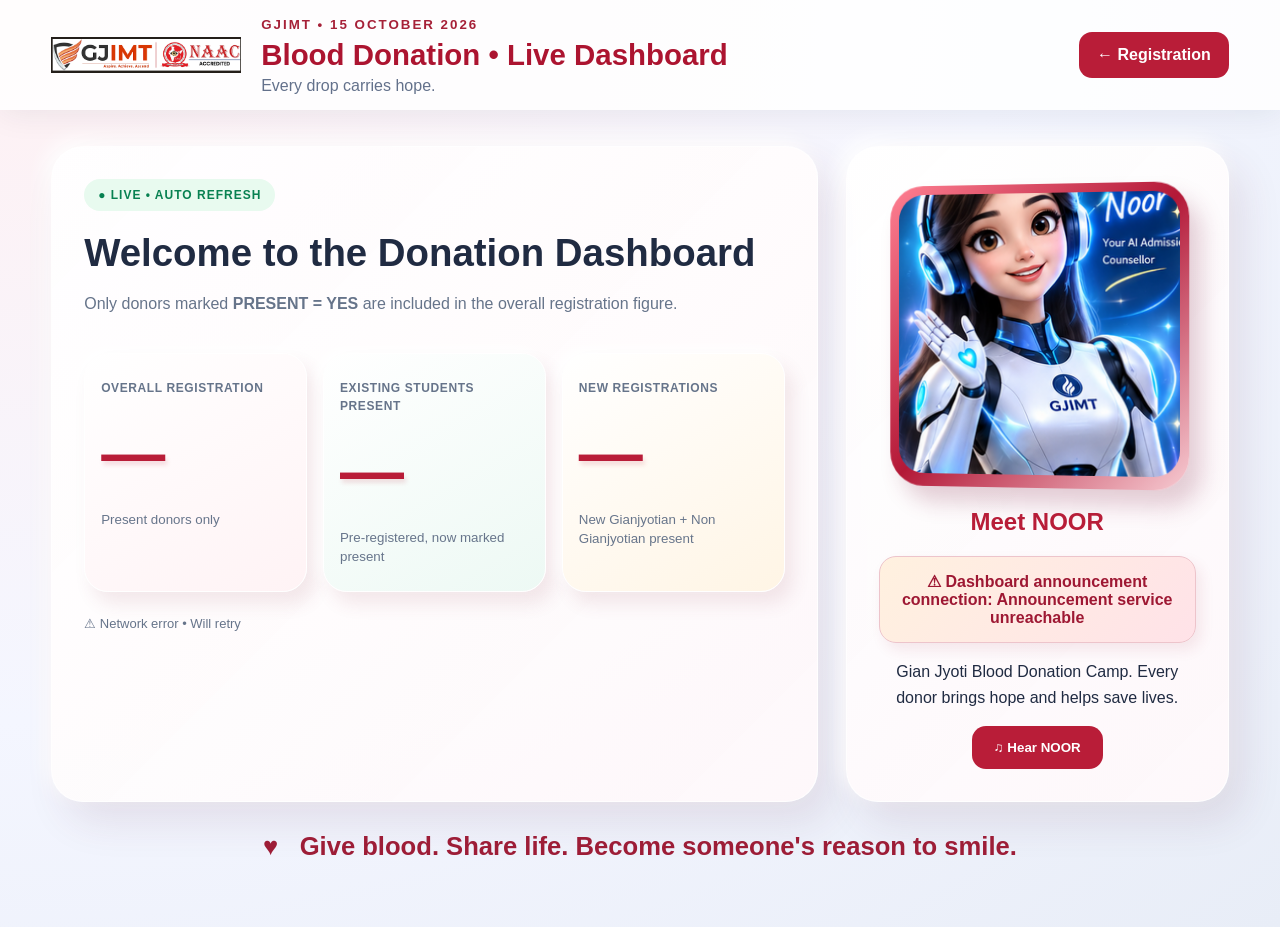
==== dashboard.html @ 9f11cf5b "Add files via upload" ====
<!doctype html><html lang="en"><head><meta charset="utf-8"><meta name="viewport" content="width=device-width,initial-scale=1"><title>NOOR | Live Dashboard</title><link rel="stylesheet" href="dashboard.css"></head><body><header><img src="gjimt_logo.png" alt="GJIMT"><div><small>GJIMT • 15 OCTOBER 2026</small><h1>Blood Donation • Live Dashboard</h1><p>Every drop carries hope.</p></div><a href="index.html">← Registration</a></header><main><div class="grid"><section class="intro"><div class="live">● LIVE • AUTO REFRESH</div><h2>Welcome to the Donation Dashboard</h2><p>Only donors marked <b>PRESENT = YES</b> are included in the overall registration figure.</p><div class="cards"><article><span>OVERALL REGISTRATION</span><strong id="total">—</strong><small>Present donors only</small></article><article><span>EXISTING STUDENTS PRESENT</span><strong id="existing">—</strong><small>Pre-registered, now marked present</small></article><article><span>NEW REGISTRATIONS</span><strong id="newCount">—</strong><small>New Gianjyotian + Non Gianjyotian present</small></article></div><p class="sync" id="sync">Connecting to Google Sheet…</p></section><aside class="noor"><div class="halo"><img src="noor_ai.png" alt="NOOR" id="avatar"></div><h2>Meet NOOR</h2><div class="donor-alert" id="donorAlert" aria-live="polite">Waiting for the next registration ♥</div><p id="line">Gian Jyoti Blood Donation Camp. Every donor brings hope and helps save lives.</p><button id="speak">♫ Hear NOOR</button></aside></div><div class="quote">♥ &nbsp; Give blood. Share life. Become someone's reason to smile.</div></main><script src="dashboard.js"></script></body></html>
---- dashboard.css ----
*{box-sizing:border-box}body{margin:0;min-height:100vh;background:radial-gradient(ellipse at top left,#fff1f3,#f4f6ff 55%,#e8edf7);font-family:Arial,sans-serif;color:#202b42}header{display:flex;align-items:center;gap:20px;padding:15px 4%;background:#fffd;box-shadow:0 4px 30px #14243a13}header img{width:190px;max-height:70px;object-fit:contain}header h1{font-size:clamp(18px,2.3vw,30px);margin:5px 0;color:#ac1430}header small{letter-spacing:2px;font-weight:bold;color:#a62138}header p{margin:0;color:#63718b}header a{margin-left:auto;text-decoration:none;color:white;background:#b91d38;border-radius:13px;padding:14px 18px;font-weight:bold}main{max-width:1450px;margin:auto;padding:36px 4%}.grid{display:grid;grid-template-columns:1.7fr .85fr;gap:28px}.intro,.noor{border:1px solid #ffffffcc;background:linear-gradient(135deg,#ffffffed,#fff8fae8);box-shadow:14px 20px 40px #5b25411b,-6px -6px 20px #fff;border-radius:32px;padding:32px}.intro h2{font-size:clamp(25px,3vw,42px);margin:20px 0 12px}.intro>p{color:#66748a;line-height:1.6}.live{display:inline-block;border-radius:30px;background:#e8faef;color:#078151;padding:9px 14px;font-size:12px;font-weight:bold;letter-spacing:1px}.cards{display:grid;grid-template-columns:repeat(3,1fr);gap:16px;margin-top:36px}.cards article{min-height:210px;background:linear-gradient(150deg,#fff,#fff3f5);border:1px solid #fff;border-radius:24px;padding:24px 16px;box-shadow:8px 12px 18px #8d39501b,-4px -4px 14px #fff;transition:transform .2s}.cards article:hover{transform:translateY(-7px) rotateX(3deg)}.cards article:nth-child(2){background:linear-gradient(150deg,#fff,#edf9f4)}.cards article:nth-child(3){background:linear-gradient(150deg,#fff,#fff5e5)}.cards span{font-size:12px;font-weight:800;letter-spacing:.6px;color:#66748a}.cards strong{display:block;font-size:clamp(42px,5vw,72px);margin:20px 0;color:#b91d38;text-shadow:2px 4px 4px #b91d3822}.cards small{color:#67758b;line-height:1.4}.noor{text-align:center}.halo{width:min(300px,100%);aspect-ratio:1;margin:5px auto 20px;padding:9px;background:linear-gradient(135deg,#ff8092,#b31837,#f7cbd2);border-radius:34px;box-shadow:12px 16px 22px #7b1b3d35;transform:perspective(700px) rotateY(-5deg)}.halo img{width:100%;height:100%;object-fit:cover;border-radius:26px}.halo.talking{animation:pulse .5s infinite alternate}@keyframes pulse{to{transform:perspective(700px) rotateY(5deg) scale(1.025)}}.noor h2{color:#b91d38}.noor p{line-height:1.6}.noor button{background:#b91d38;color:#fff;border:0;border-radius:14px;padding:14px 22px;cursor:pointer;font-weight:bold}.quote{margin:30px 0;text-align:center;font-size:clamp(18px,2vw,27px);font-weight:bold;color:#9d1d37}.sync{font-size:13px!important;margin-top:22px}@media(max-width:1050px){.grid{grid-template-columns:1fr}.cards{grid-template-columns:repeat(3,1fr)}}@media(max-width:650px){header{flex-wrap:wrap}.cards{grid-template-columns:1fr}.cards article{min-height:155px}.intro,.noor{padding:20px}header a{margin-left:0}}.donor-alert{margin:15px 0;padding:15px;background:linear-gradient(130deg,#fff1df,#ffe2e8);border:1px solid #edc4cb;border-radius:17px;font-weight:800;color:#9e1833;box-shadow:5px 7px 14px #a3293b18}
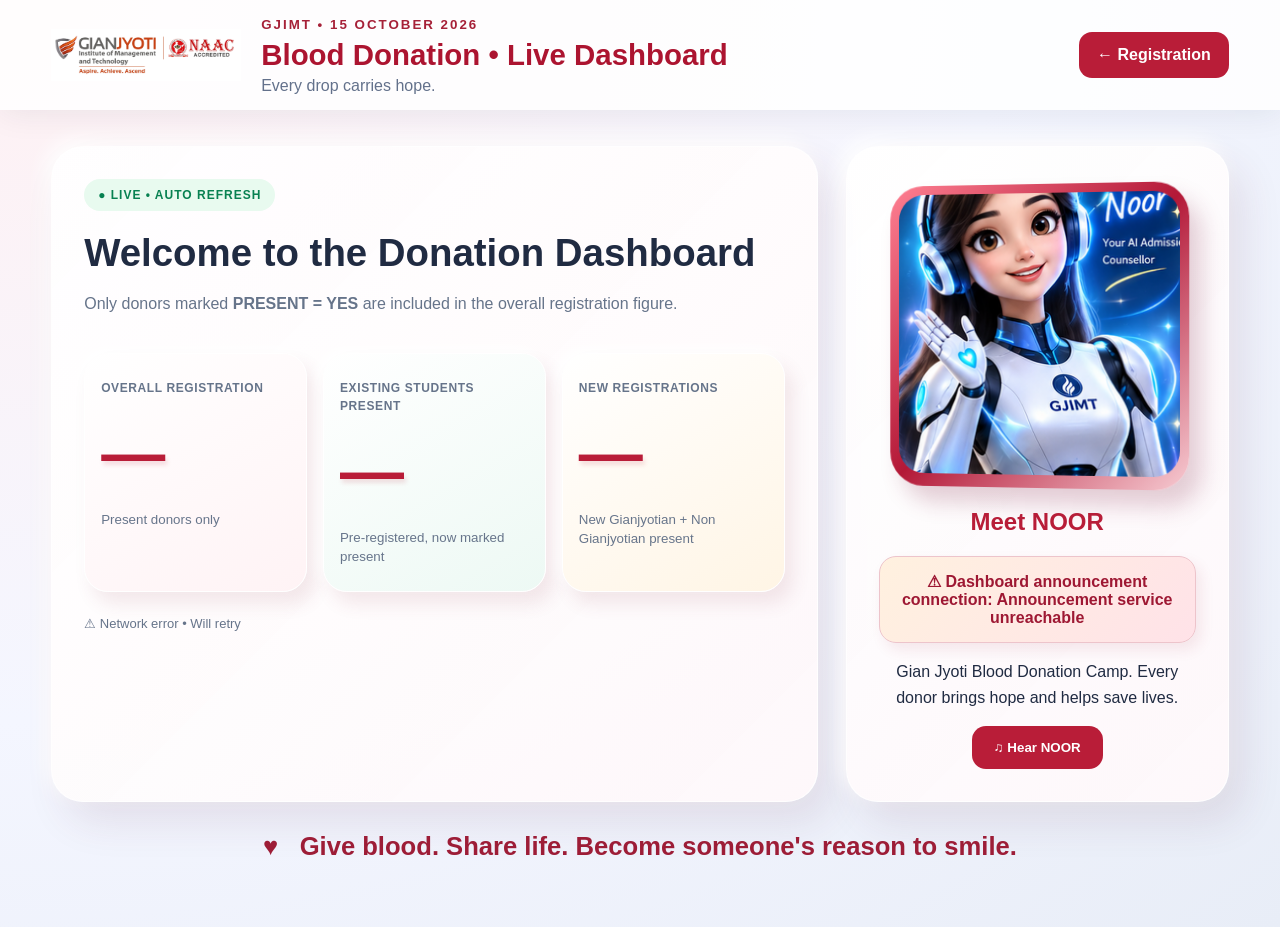
==== commit 40170d15: "Update dashboard.html" ====
--- a/dashboard.html
+++ b/dashboard.html
@@ -1 +1,2 @@
-<!doctype html><html lang="en"><head><meta charset="utf-8"><meta name="viewport" content="width=device-width,initial-scale=1"><title>NOOR | Live Dashboard</title><link rel="stylesheet" href="dashboard.css"></head><body><header><img src="gjimt_logo.png" alt="GJIMT"><div><small>GJIMT • 15 OCTOBER 2026</small><h1>Blood Donation • Live Dashboard</h1><p>Every drop carries hope.</p></div><a href="index.html">← Registration</a></header><main><div class="grid"><section class="intro"><div class="live">● LIVE • AUTO REFRESH</div><h2>Welcome to the Donation Dashboard</h2><p>Only donors marked <b>PRESENT = YES</b> are included in the overall registration figure.</p><div class="cards"><article><span>OVERALL REGISTRATION</span><strong id="total">—</strong><small>Present donors only</small></article><article><span>EXISTING STUDENTS PRESENT</span><strong id="existing">—</strong><small>Pre-registered, now marked present</small></article><article><span>NEW REGISTRATIONS</span><strong id="newCount">—</strong><small>New Gianjyotian + Non Gianjyotian present</small></article></div><p class="sync" id="sync">Connecting to Google Sheet…</p></section><aside class="noor"><div class="halo"><img src="noor_ai.png" alt="NOOR" id="avatar"></div><h2>Meet NOOR</h2><div class="donor-alert" id="donorAlert" aria-live="polite">Waiting for the next registration ♥</div><p id="line">Gian Jyoti Blood Donation Camp. Every donor brings hope and helps save lives.</p><button id="speak">♫ Hear NOOR</button></aside></div><div class="quote">♥ &nbsp; Give blood. Share life. Become someone's reason to smile.</div></main><script src="dashboard.js"></script></body></html>+<!doctype html><html lang="en"><head><meta charset="utf-8"><meta name="viewport" content="width=device-width,initial-scale=1"><title>NOOR | Live Dashboard</title><link rel="stylesheet" href="dashboard.css"></head><body><header>
+  <img src="gjimt_logo.jpg" alt="GJIMT"><div><small>GJIMT • 15 OCTOBER 2026</small><h1>Blood Donation • Live Dashboard</h1><p>Every drop carries hope.</p></div><a href="index.html">← Registration</a></header><main><div class="grid"><section class="intro"><div class="live">● LIVE • AUTO REFRESH</div><h2>Welcome to the Donation Dashboard</h2><p>Only donors marked <b>PRESENT = YES</b> are included in the overall registration figure.</p><div class="cards"><article><span>OVERALL REGISTRATION</span><strong id="total">—</strong><small>Present donors only</small></article><article><span>EXISTING STUDENTS PRESENT</span><strong id="existing">—</strong><small>Pre-registered, now marked present</small></article><article><span>NEW REGISTRATIONS</span><strong id="newCount">—</strong><small>New Gianjyotian + Non Gianjyotian present</small></article></div><p class="sync" id="sync">Connecting to Google Sheet…</p></section><aside class="noor"><div class="halo"><img src="noor_ai.png" alt="NOOR" id="avatar"></div><h2>Meet NOOR</h2><div class="donor-alert" id="donorAlert" aria-live="polite">Waiting for the next registration ♥</div><p id="line">Gian Jyoti Blood Donation Camp. Every donor brings hope and helps save lives.</p><button id="speak">♫ Hear NOOR</button></aside></div><div class="quote">♥ &nbsp; Give blood. Share life. Become someone's reason to smile.</div></main><script src="dashboard.js"></script></body></html>
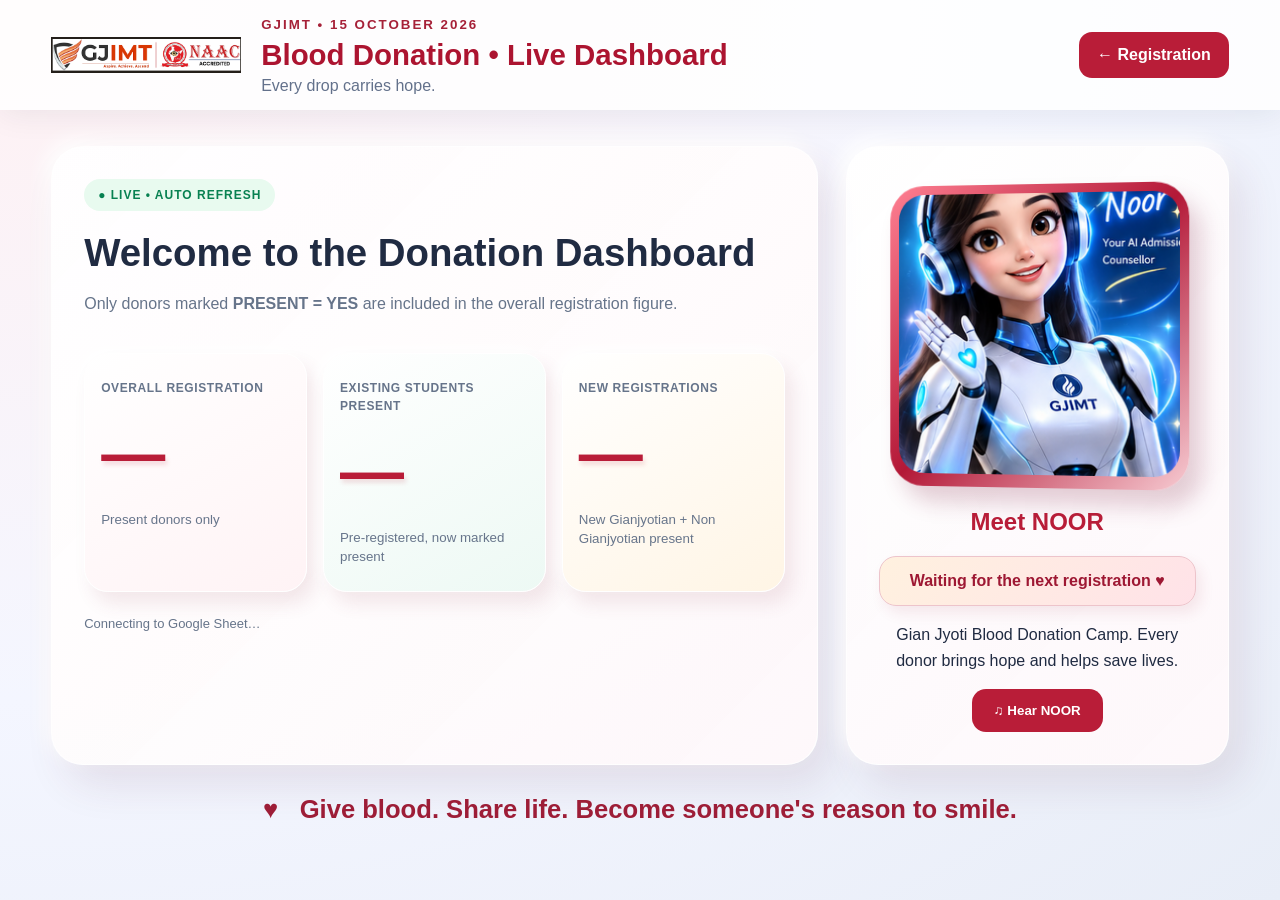
==== commit af276e94: "Add files via upload" ====
--- a/dashboard.html
+++ b/dashboard.html
@@ -1,2 +1 @@
-<!doctype html><html lang="en"><head><meta charset="utf-8"><meta name="viewport" content="width=device-width,initial-scale=1"><title>NOOR | Live Dashboard</title><link rel="stylesheet" href="dashboard.css"></head><body><header>
-  <img src="gjimt_logo.jpg" alt="GJIMT"><div><small>GJIMT • 15 OCTOBER 2026</small><h1>Blood Donation • Live Dashboard</h1><p>Every drop carries hope.</p></div><a href="index.html">← Registration</a></header><main><div class="grid"><section class="intro"><div class="live">● LIVE • AUTO REFRESH</div><h2>Welcome to the Donation Dashboard</h2><p>Only donors marked <b>PRESENT = YES</b> are included in the overall registration figure.</p><div class="cards"><article><span>OVERALL REGISTRATION</span><strong id="total">—</strong><small>Present donors only</small></article><article><span>EXISTING STUDENTS PRESENT</span><strong id="existing">—</strong><small>Pre-registered, now marked present</small></article><article><span>NEW REGISTRATIONS</span><strong id="newCount">—</strong><small>New Gianjyotian + Non Gianjyotian present</small></article></div><p class="sync" id="sync">Connecting to Google Sheet…</p></section><aside class="noor"><div class="halo"><img src="noor_ai.png" alt="NOOR" id="avatar"></div><h2>Meet NOOR</h2><div class="donor-alert" id="donorAlert" aria-live="polite">Waiting for the next registration ♥</div><p id="line">Gian Jyoti Blood Donation Camp. Every donor brings hope and helps save lives.</p><button id="speak">♫ Hear NOOR</button></aside></div><div class="quote">♥ &nbsp; Give blood. Share life. Become someone's reason to smile.</div></main><script src="dashboard.js"></script></body></html>
+<!doctype html><html lang="en"><head><meta charset="utf-8"><meta name="viewport" content="width=device-width,initial-scale=1"><title>NOOR | Live Dashboard</title><link rel="stylesheet" href="dashboard.css"></head><body><header><img src="gjimt_logo.png" alt="GJIMT"><div><small>GJIMT • 15 OCTOBER 2026</small><h1>Blood Donation • Live Dashboard</h1><p>Every drop carries hope.</p></div><a href="index.html">← Registration</a></header><main><div class="grid"><section class="intro"><div class="live">● LIVE • AUTO REFRESH</div><h2>Welcome to the Donation Dashboard</h2><p>Only donors marked <b>PRESENT = YES</b> are included in the overall registration figure.</p><div class="cards"><article><span>OVERALL REGISTRATION</span><strong id="total">—</strong><small>Present donors only</small></article><article><span>EXISTING STUDENTS PRESENT</span><strong id="existing">—</strong><small>Pre-registered, now marked present</small></article><article><span>NEW REGISTRATIONS</span><strong id="newCount">—</strong><small>New Gianjyotian + Non Gianjyotian present</small></article></div><p class="sync" id="sync">Connecting to Google Sheet…</p></section><aside class="noor"><div class="halo"><img src="noor_ai.png" alt="NOOR" id="avatar"></div><h2>Meet NOOR</h2><div class="donor-alert" id="donorAlert" aria-live="polite">Waiting for the next registration ♥</div><p id="line">Gian Jyoti Blood Donation Camp. Every donor brings hope and helps save lives.</p><button id="speak">♫ Hear NOOR</button></aside></div><div class="quote">♥ &nbsp; Give blood. Share life. Become someone's reason to smile.</div></main><script src="dashboard.js"></script></body></html>
